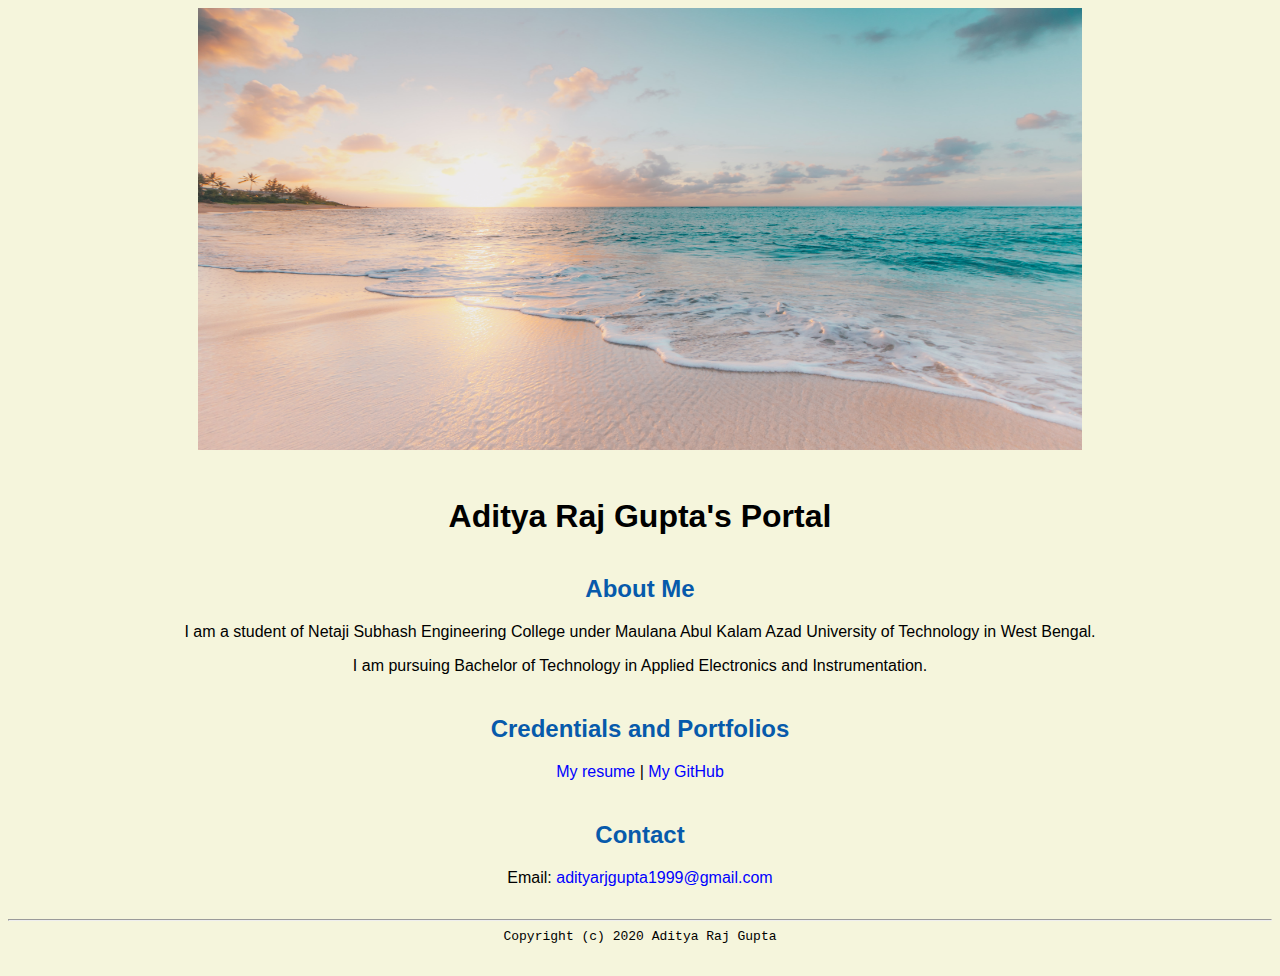
==== index.html @ 58a53845 "Update index.html" ====
<! DOCTYPE html>
<html lang="en">
<header>
  <title>Aditya Raj Gupta's Portal</title>
  <meta charset="utf-8">
  <link href="CSS/normalize.css" type="text/css" rel="stylesheet">
  <link href="css/style.css" type="text/css" rel="stylesheet">
  <meta name="viewport" content="widht=device-width, initial-scale=1,shrink-to-fit=no">
  <meta name="name" content="Aditya Raj Gupta's Portal">
  <meta name="robots" content="noindex, nofollow">
</header>
<body>
  <img src="dummy/banner.jpg" width = "70%" height= "50%" alt = "banner">
  <h1>Aditya Raj Gupta's Portal</h1>
  <h2>About Me</h2>
  <p>I am a student of Netaji Subhash Engineering College under Maulana Abul Kalam Azad University of Technology in West Bengal.</p>
  <p>I am pursuing Bachelor of Technology in Applied Electronics and Instrumentation.</p>
  <h2>Credentials and Portfolios</h2>
  <p><a href="my resume.html">My resume</a> | <a href="https://github.com/Aditya-Raj-gupta">My GitHub</a></p>
  <h2>Contact</h2>
  <p>Email: <a href="mailto:adityarajgupta1999@gmail.com">adityarjgupta1999@gmail.com</a></p>
</body>
<footer>
  <hr>
  <code>Copyright (c) 2020 Aditya Raj Gupta</code>
</footer>
---- css/style.css ----
a {
  color: blue;
  text-decoration: none;
}
a:hover {
  color:red;
  text-decoration: none;
}
body {
 background-color: beige;
 color: black;
 font-family: Arial, Helvitica, sans-serif;
 text-align: center;
}
footer {
  margin-top: 2rem;
  margin-bottom: 2rem;
}
h1 {
 margin bottom: 0.5rem;
 margin-top: 3rem;
}
h2 {
 color: #075AAB;
 margin bottom: 2.5rem;
 margin-top: 2.5rem;
}
h3 {
  margin bottom: 0rem;
 margin-top: 2rem;
}
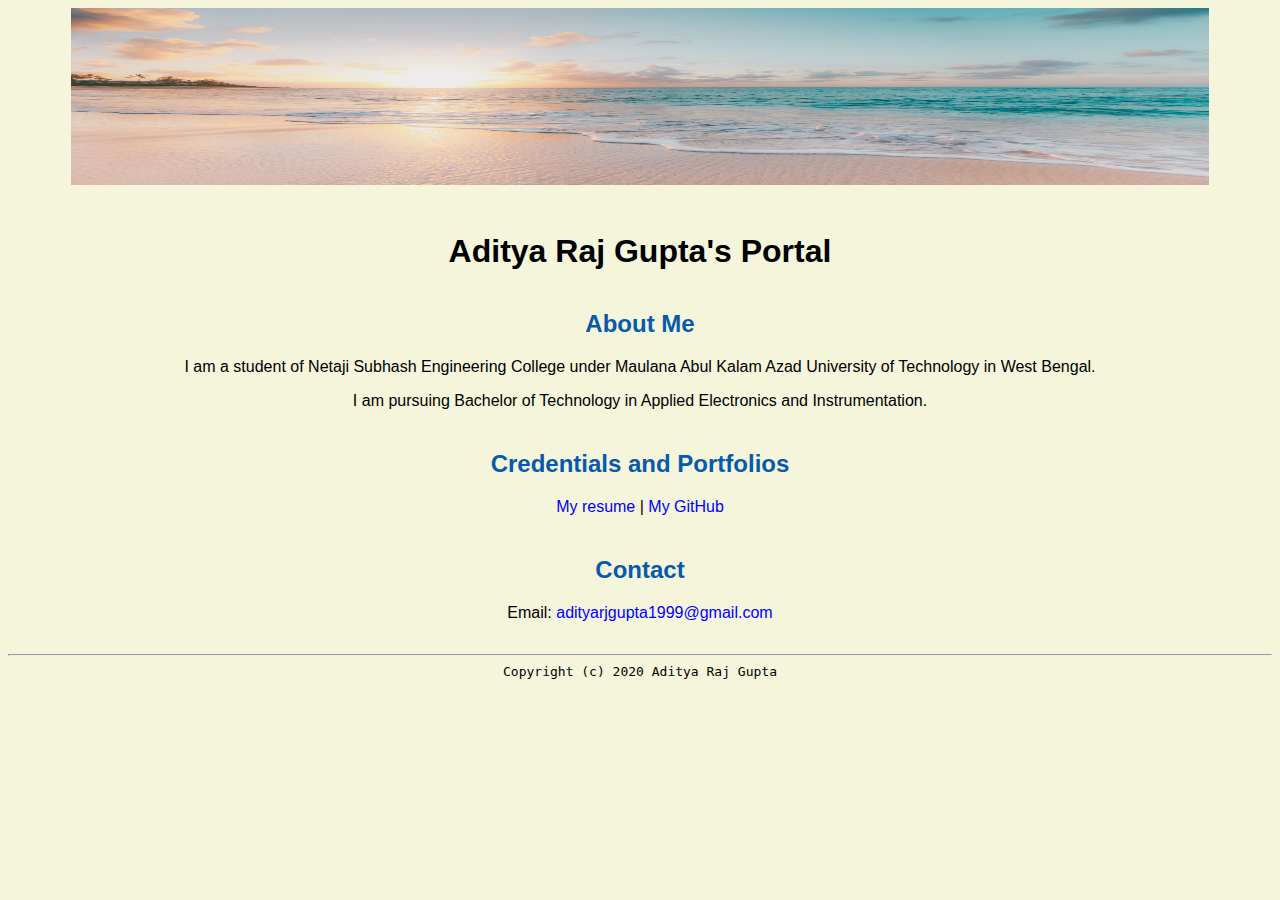
==== commit 358d9f8d: "Update index.html" ====
--- a/index.html
+++ b/index.html
@@ -10,7 +10,7 @@
   <meta name="robots" content="noindex, nofollow">
 </header>
 <body>
-  <img src="dummy/banner.jpg" width = "70%" height= "50%" alt = "banner">
+  <img src="dummy/banner.jpg" width = "90%" height= "20%" alt = "banner">
   <h1>Aditya Raj Gupta's Portal</h1>
   <h2>About Me</h2>
   <p>I am a student of Netaji Subhash Engineering College under Maulana Abul Kalam Azad University of Technology in West Bengal.</p>
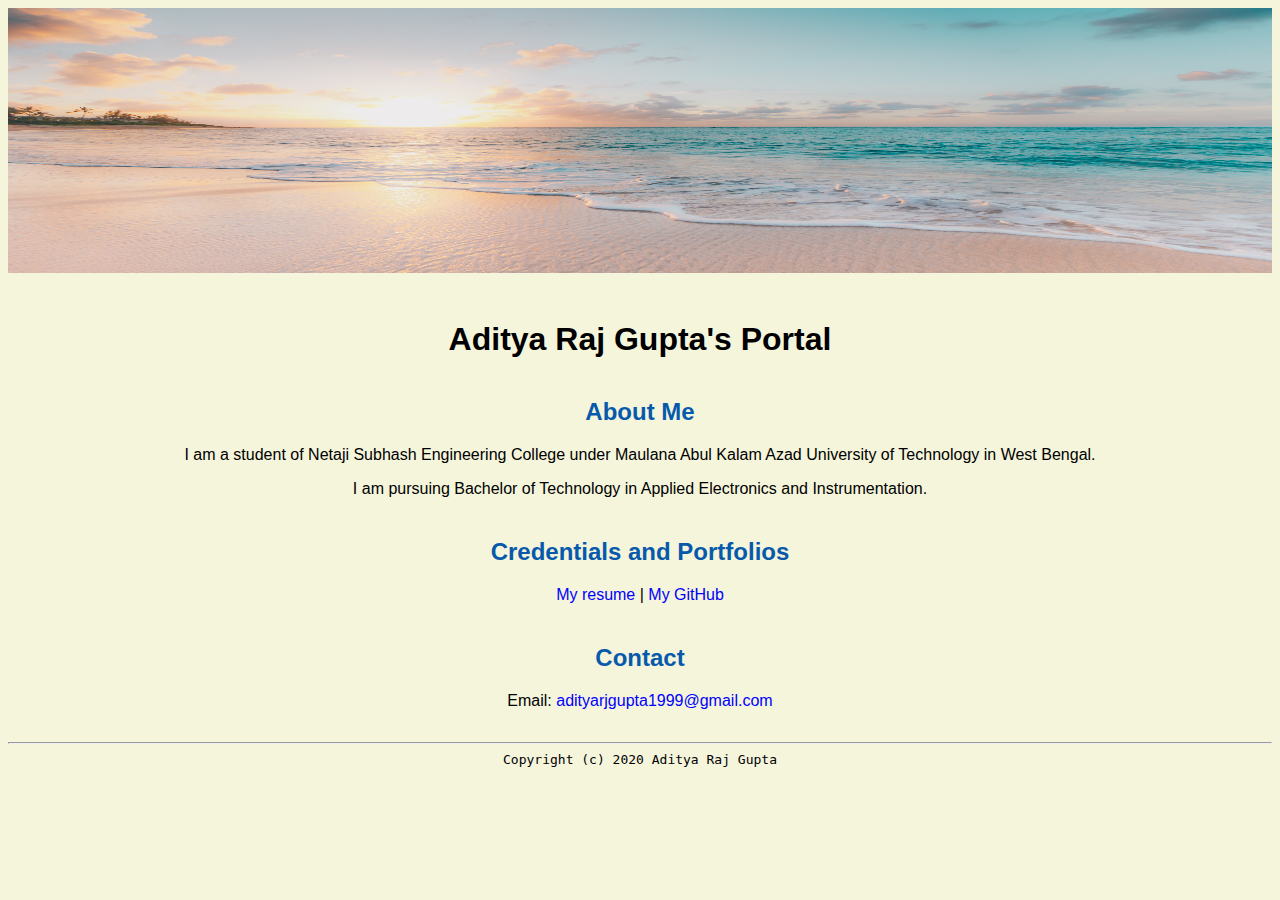
==== commit 0e83e7a9: "Update index.html" ====
--- a/index.html
+++ b/index.html
@@ -10,7 +10,7 @@
   <meta name="robots" content="noindex, nofollow">
 </header>
 <body>
-  <img src="dummy/banner.jpg" width = "90%" height= "20%" alt = "banner">
+  <img src="dummy/banner.jpg" width = "100%" height= "30%" alt = "banner">
   <h1>Aditya Raj Gupta's Portal</h1>
   <h2>About Me</h2>
   <p>I am a student of Netaji Subhash Engineering College under Maulana Abul Kalam Azad University of Technology in West Bengal.</p>
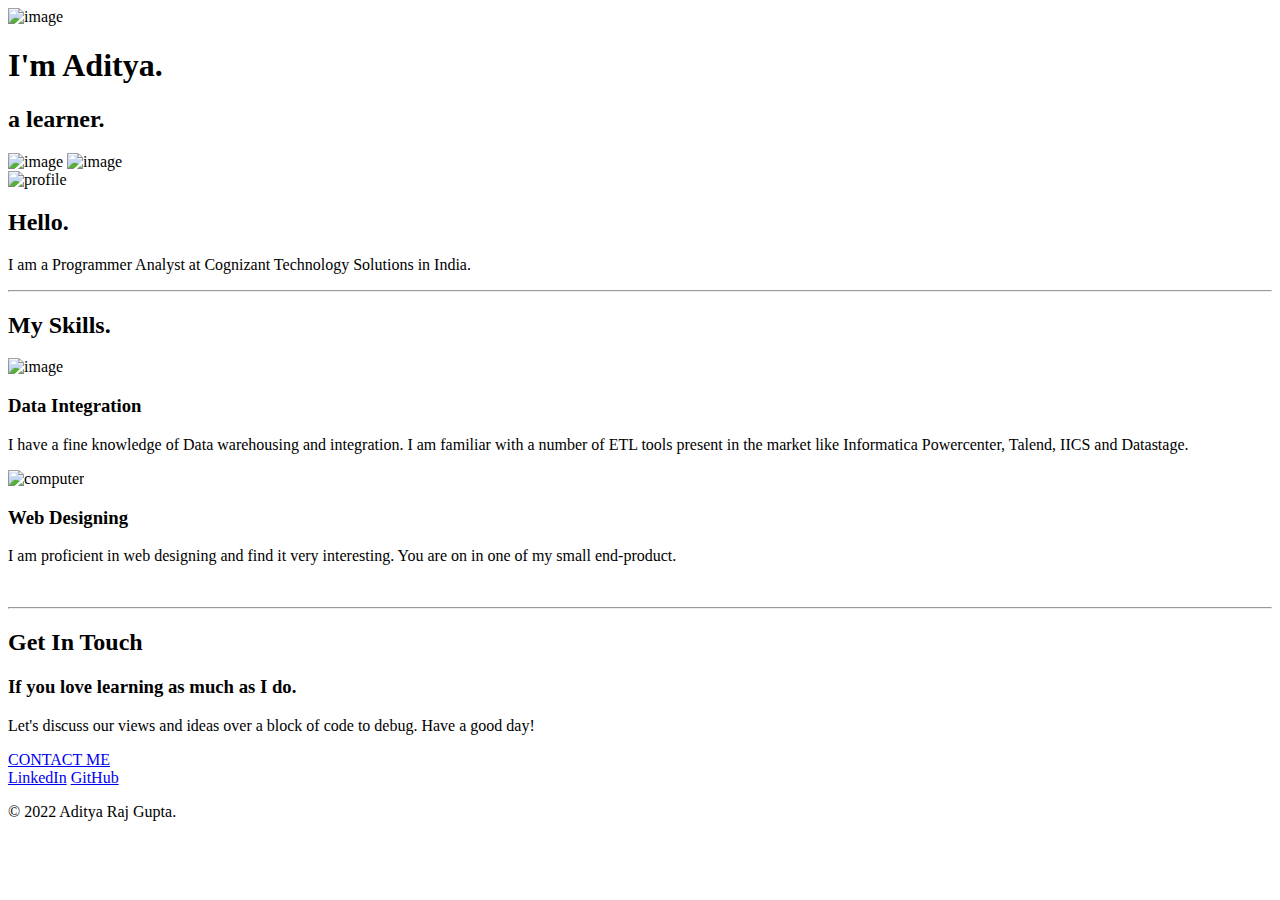
==== commit fb5f46ea: "Update index.html" ====
--- a/index.html
+++ b/index.html
@@ -1,28 +1,64 @@
-<! DOCTYPE html>
-<html lang="en">
-<header>
-  <title>Aditya Raj Gupta's Portal</title>
+<!DOCTYPE html>
+<html lang="en" dir="ltr">
+
+<head>
   <meta charset="utf-8">
-  <link href="CSS/normalize.css" type="text/css" rel="stylesheet">
-  <link href="css/style.css" type="text/css" rel="stylesheet">
-  <meta name="viewport" content="widht=device-width, initial-scale=1,shrink-to-fit=no">
-  <meta name="name" content="Aditya Raj Gupta's Portal">
-  <meta name="robots" content="noindex, nofollow">
-</header>
+  <title>Aditya Raj Gupta</title>
+  <link rel="stylesheet" href="CSS/styles.css">
+  <link rel="icon" href="favicon.ico">
+  <link rel="preconnect" href="https://fonts.googleapis.com">
+  <link rel="preconnect" href="https://fonts.gstatic.com" crossorigin>
+  <link href="https://fonts.googleapis.com/css2?family=Merriweather&family=Montserrat&family=Sacramento&display=swap" rel="stylesheet">
+</head>
+
 <body>
-  <img src="dummy/banner.jpg" width = "100%" height= "30%" alt = "banner">
-  <h1>Aditya Raj Gupta's Portal</h1>
-  <h2>About Me</h2>
-  <p>I am a student of Netaji Subhash Engineering College under Maulana Abul Kalam Azad University of Technology in West Bengal.</p>
-  <p>I am pursuing Bachelor of Technology in Applied Electronics and Instrumentation.</p>
-  <h2>Credentials and Portfolios</h2>
-  <p><a href="my resume.html">My resume</a> | <a href="https://github.com/Aditya-Raj-gupta">My GitHub</a></p>
-  <h2>Contact</h2>
-  <p>Email: <a href="mailto:adityarajgupta1999@gmail.com">adityarjgupta1999@gmail.com</a></p>
+  <div class="top">
+    <img class="top-cloud" src="images/cloud.png" alt="image">
+    <h1>I'm Aditya.</h1>
+    <h2>a learner.</h2>
+    <img class="bottom-cloud" src="images/cloud.png" alt="image">
+    <img src="images/mountain.png" alt="image">
+  </div>
+  <div class="middle">
+    <div class="profile">
+      <img class="mypic" src="images/me.jpeg" alt="profile">
+      <h2>Hello.</h2>
+      <p class="intro">I am a Programmer Analyst at Cognizant Technology Solutions in India.</p>
+    </div>
+    <hr>
+    <div class="skills">
+      <h2>My Skills.</h2>
+      <div class="skill-row">
+        <img class="skills-image" src="images/skills.jpeg" alt="image">
+        <h3>Data Integration</h3>
+        <p>I have a fine knowledge of Data warehousing and integration. I am familiar with a number of ETL tools present in the market like Informatica Powercenter, Talend, IICS and Datastage.</p>
+      </div>
+      <div class="skill-row">
+        <img class="skills-image2" src="images/computer.png" alt="computer">
+        <h3>Web Designing</h3>
+        <p>I am proficient in web designing and find it very interesting. You are on in one of my small end-product. </p>
+      </div>
+    </div><br>
+    <hr>
+    <div class="contact-me">
+      <h2>Get In Touch</h2>
+      <h3>If you love learning as much as I do.</h3>
+      <p class="contact-message">Let's discuss our views and ideas over a block of code to debug. Have a good day!</p>
+      <a class="btn" href="mailto:adityarajgupta@email.com">CONTACT ME</a>
+    </div>
+  </div>
+
+
+  <div class="bottom">
+    <a class="footer-link" href="https://www.linkedin.com/">LinkedIn</a>
+    <a class="footer-link" href="https://github.com/">GitHub</a>
+
+    <p class="end">© 2022 Aditya Raj Gupta.</p>
+  </div>
+
+
 </body>
-<footer>
-  <hr>
-  <code>Copyright (c) 2020 Aditya Raj Gupta</code>
-</footer>
+
+</html>
+
   
-  
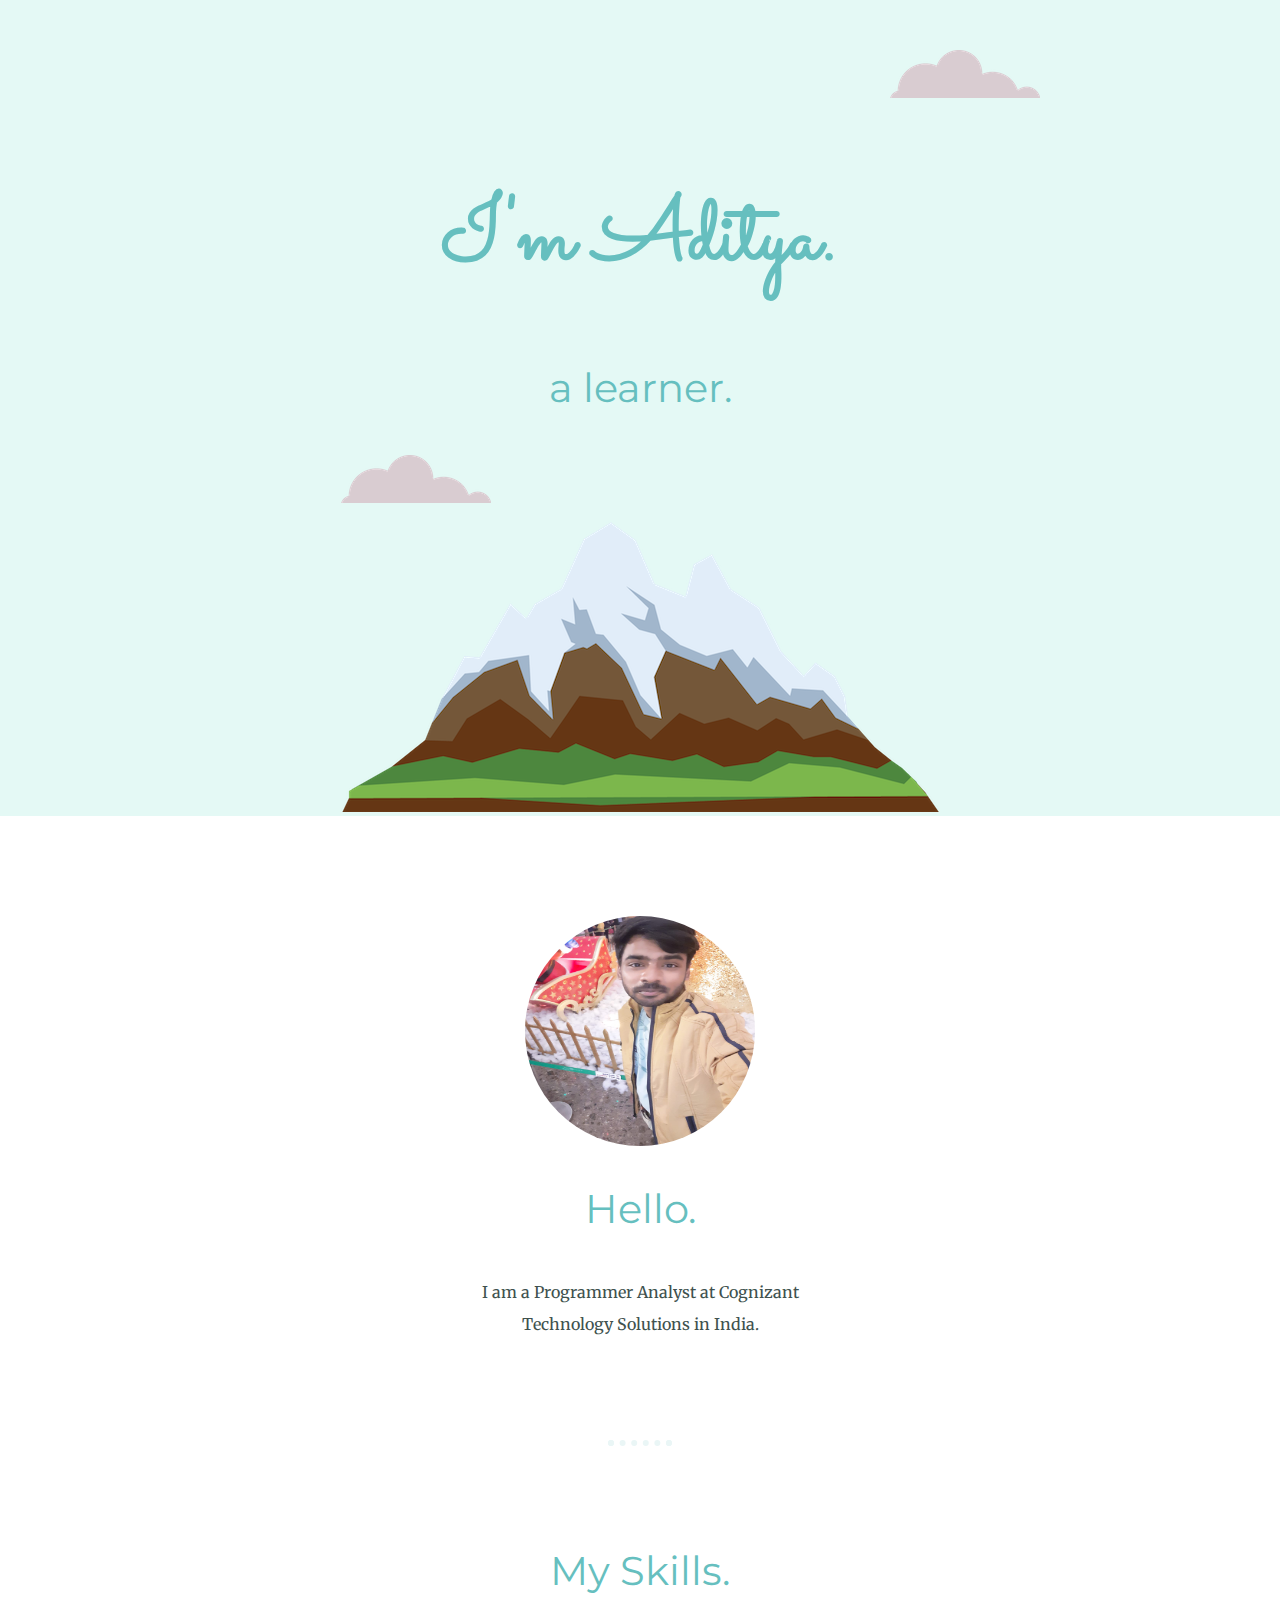
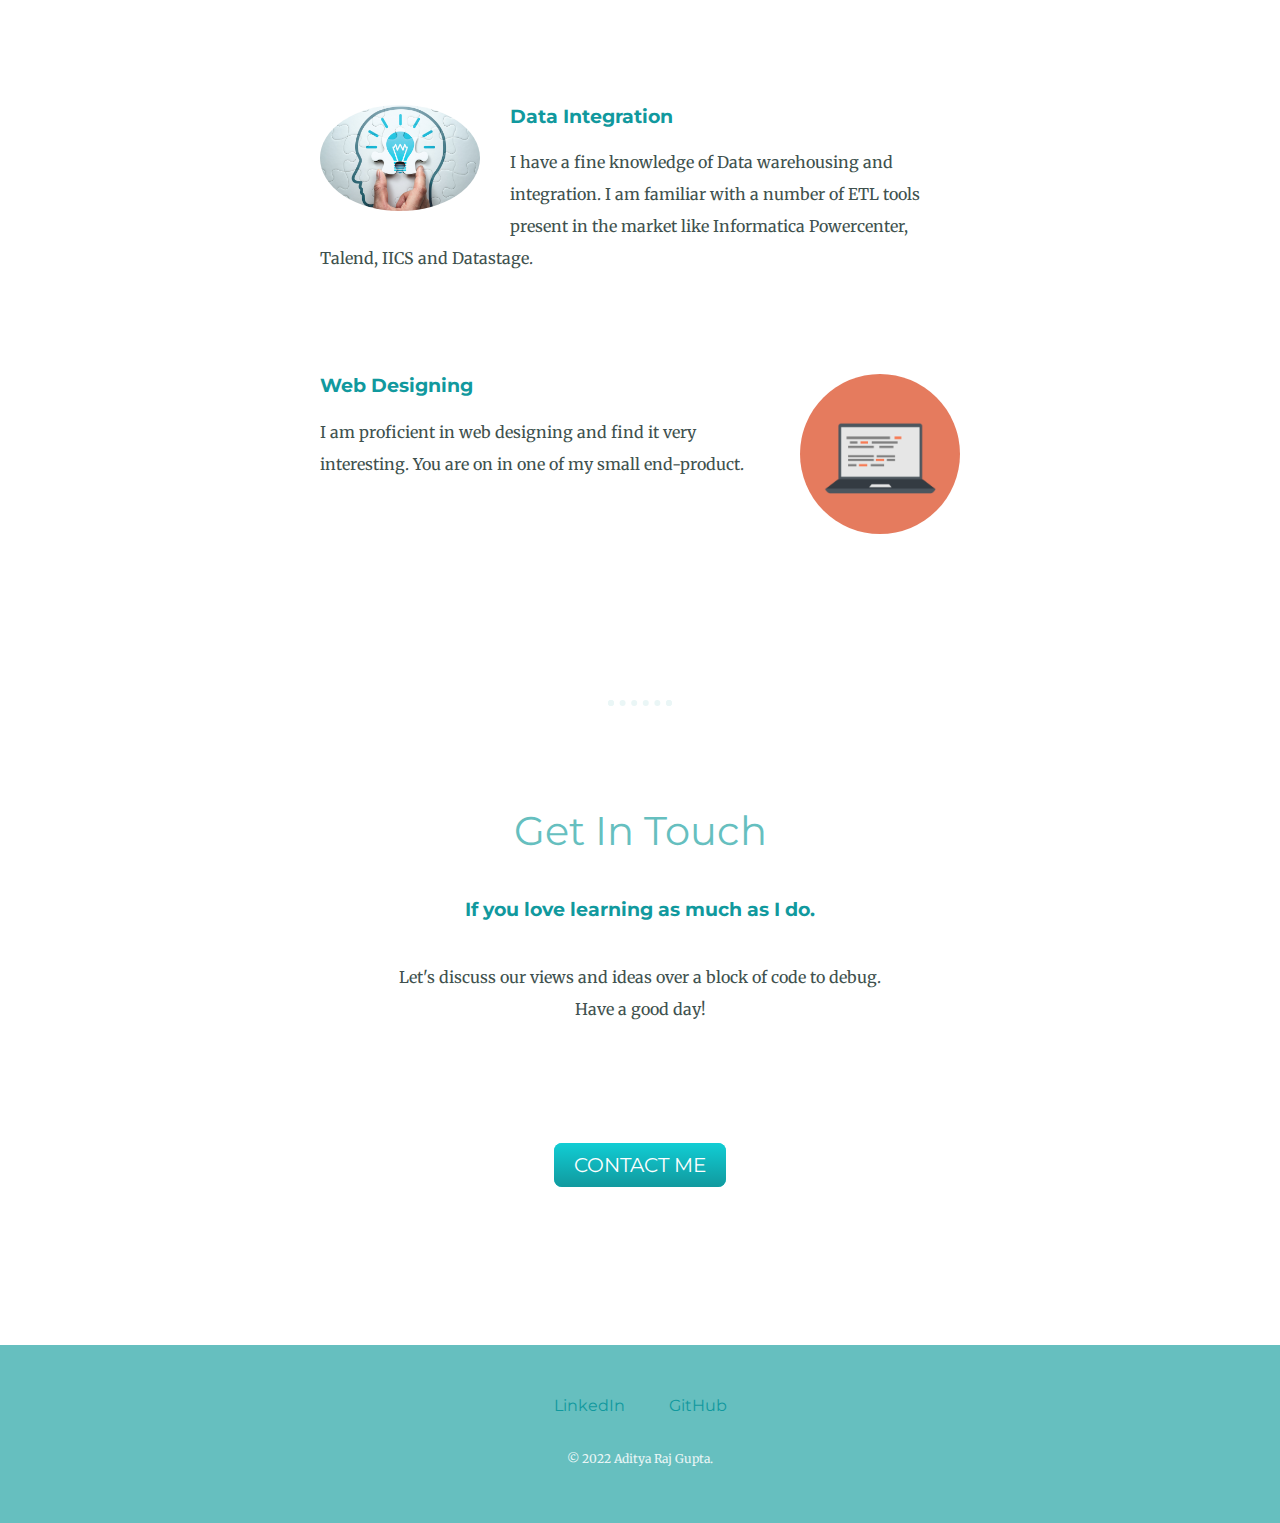
==== commit 49584f4a: "Update index.html" ====
--- a/index.html
+++ b/index.html
@@ -51,7 +51,7 @@
 
   <div class="bottom">
     <a class="footer-link" href="https://www.linkedin.com/">LinkedIn</a>
-    <a class="footer-link" href="https://github.com/">GitHub</a>
+    <a class="footer-link" href="https://github.com/Aditya-Raj-Gupta/">GitHub</a>
 
     <p class="end">© 2022 Aditya Raj Gupta.</p>
   </div>
--- a/CSS/styles.css
+++ b/CSS/styles.css
@@ -0,0 +1,138 @@
+body {
+  margin: 0;
+  text-align: center;
+  font-family: 'Merriweather', serif;
+}
+
+.top {
+  background-color: #E4F9F5;
+  position: relative;
+  padding: 100px 100px 0;
+  ;
+}
+
+.bottom {
+  color: #11999E;
+  background-color: #66BFBF;
+  padding: 50px 0 20px;
+}
+a {
+  color: #11999E;
+  font-family: 'Montserrat', sans-serif;
+  margin: 10px 20px;
+  text-decoration: none;
+}
+a:hover {
+  color: #EAF6F6;
+}
+.end {
+  color:#EAF6F6;
+  font-size: 0.75rem;
+  padding: 20px 0;
+}
+
+.middle {
+  margin: 100px 0;
+
+}
+.intro {
+  width: 30%;
+  margin: auto;
+}
+.mypic {
+  height:230px;
+  width:230px;
+  border-radius: 50%
+}
+.skills-image {
+  width: 25%;
+  height: 25%;
+  border-radius: 50%;
+  float: left;
+  margin-right: 30px;
+}
+.skills-image2 {
+  width: 25%;
+  height: 25%;
+  border-radius: 50%;
+  float: right;
+  margin-left: 30px;
+}
+.skill-row {
+  width: 50%;
+  margin: 100px auto 100px auto;
+  text-align: left;
+
+}
+p {
+  color:#40514E;
+  line-height: 2;
+}
+h1 {
+  font-size: 5.625rem;
+  margin: 50px auto 0 auto;
+  margin-bottom: 0;
+  font-family: 'Sacramento', cursive;
+  color: #66BFBF;
+  line-height: 2;
+}
+
+h2 {
+  font-family: 'Montserrat', sans-serif;
+  font-size: 2.5rem;
+  font-weight: normal;
+  color: #66BFBF;
+  padding-bottom: 10px;
+}
+
+h3 {
+  font-family: 'Montserrat', sans-serif;
+  color: #11999E;
+}
+hr {
+  border: dotted #EAF6F6 6px;
+  border-bottom: none;
+  width: 4%;
+  margin: 100px auto;
+}
+.contact-message {
+  width: 40%;
+  margin: 40px auto 60px;
+}
+
+.bottom-cloud {
+  position: absolute;
+}
+
+.top-cloud {
+  position: absolute;
+  right: 240px;
+  top: 50px;
+}
+.btn {
+  background: #11cdd4;
+  background-image: -webkit-linear-gradient(top, #11cdd4, #11999e);
+  background-image: -moz-linear-gradient(top, #11cdd4, #11999e);
+  background-image: -ms-linear-gradient(top, #11cdd4, #11999e);
+  background-image: -o-linear-gradient(top, #11cdd4, #11999e);
+  background-image: linear-gradient(to bottom, #11cdd4, #11999e);
+  -webkit-border-radius: 8;
+  -moz-border-radius: 8;
+  border-radius: 8px;
+  font-family: 'Montserrat', sans-serif;
+  color: #ffffff;
+  font-size: 20px;
+  padding: 10px 20px 10px 20px;
+  text-decoration: none;
+  line-height: 8;
+}
+
+.btn:hover {
+  background: #30e3cb;
+  background-image: -webkit-linear-gradient(top, #30e3cb, #2bc4ad);
+  background-image: -moz-linear-gradient(top, #30e3cb, #2bc4ad);
+  background-image: -ms-linear-gradient(top, #30e3cb, #2bc4ad);
+  background-image: -o-linear-gradient(top, #30e3cb, #2bc4ad);
+  background-image: linear-gradient(to bottom, #30e3cb, #2bc4ad);
+  text-decoration: none;
+}
